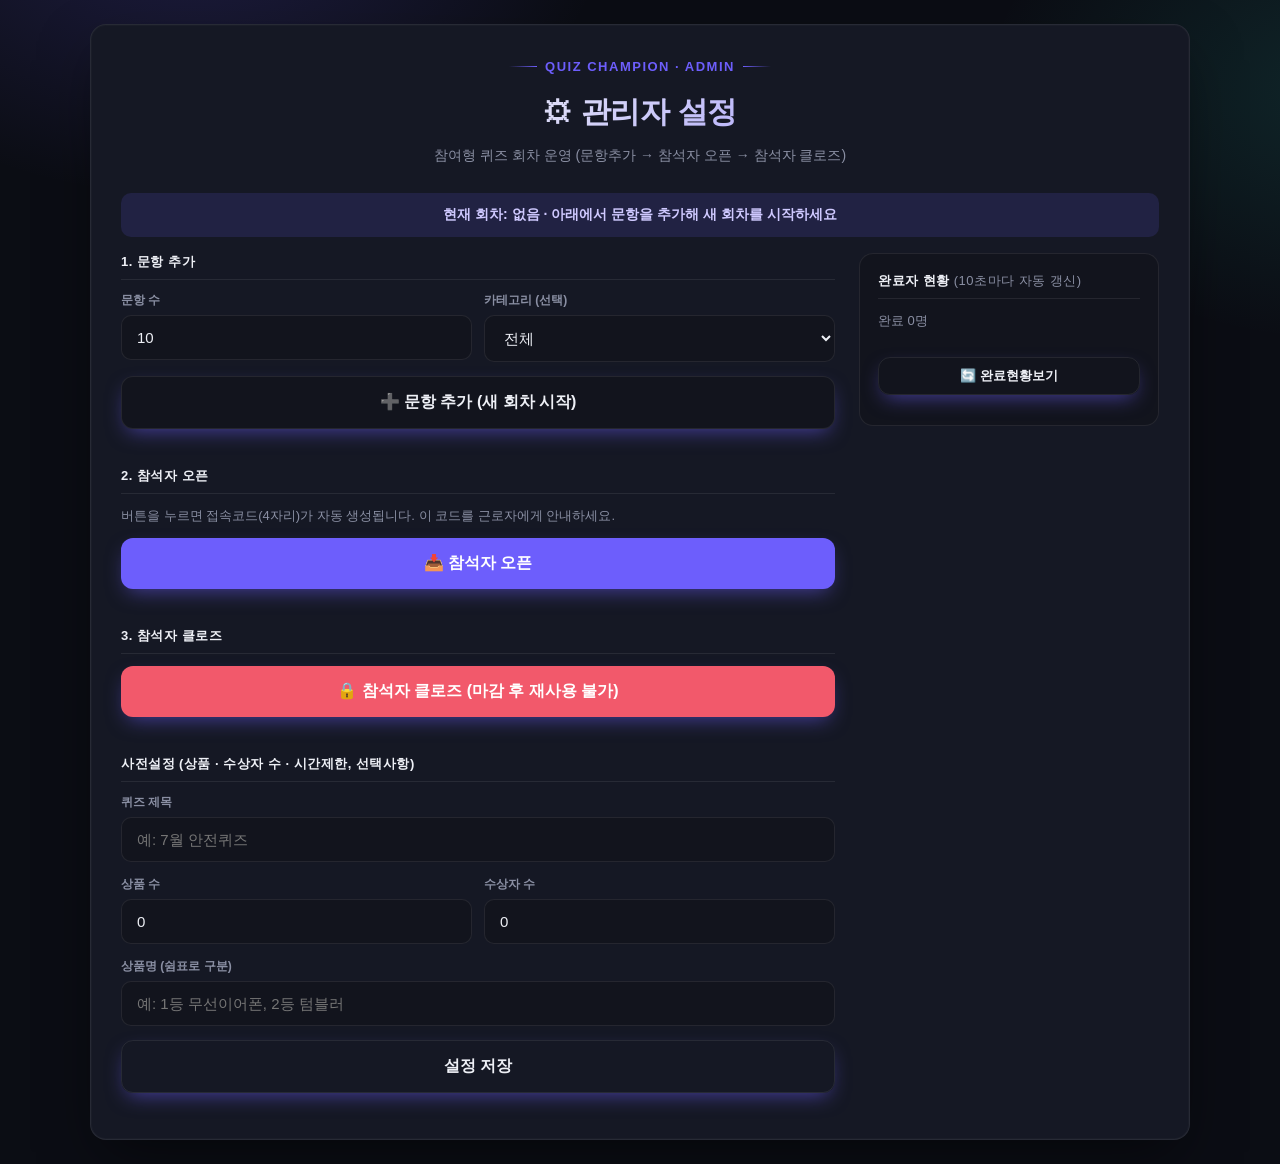
==== admin.html @ 054ca65b "전체 화면 비주얼/모션 리모델링 - 은은한 스테이지 조명풍 배경 그라데이션, 그라데이션 타이틀 텍스트 - 모든 진입 화면에 QUIZ CHAMPION 브랜드마크 추가로 첫인상 통일 " ====
<!DOCTYPE html>
<html lang="ko">
<head>
<meta charset="UTF-8" />
<meta name="viewport" content="width=device-width, initial-scale=1.0, maximum-scale=1" />
<title>관리자 설정 - 현장 퀴즈 챔피언</title>
<link rel="stylesheet" href="css/style.css?v=9" />
</head>
<body>
<div class="wrap">
  <div class="card" style="max-width:1100px;">
    <div class="brandmark">QUIZ CHAMPION · ADMIN</div>
    <h1 class="title" style="font-size:30px;">⚙ 관리자 설정</h1>
    <p class="subtitle">참여형 퀴즈 회차 운영 (문항추가 → 참석자 오픈 → 참석자 클로즈)</p>

    <div class="alert info" id="roundBadge">현재 회차: 없음 · 아래에서 문항을 추가해 새 회차를 시작하세요</div>

    <div class="host-layout">
    <div class="host-main">

    <div class="section-title" style="margin-top:0;">1. 문항 추가</div>
    <div id="genAlert" class="alert hidden"></div>
    <div class="grid2">
      <div>
        <label class="field-label">문항 수</label>
        <input type="text" id="genCount" placeholder="예: 10" value="10" />
      </div>
      <div>
        <label class="field-label">카테고리 (선택)</label>
        <select id="genCategory"><option value="">전체</option></select>
      </div>
    </div>
    <button class="btn secondary" id="genBtn">➕ 문항 추가 (새 회차 시작)</button>

    <div class="section-title">2. 참석자 오픈</div>
    <div id="codeAlert" class="alert hidden"></div>
    <p class="muted">버튼을 누르면 접속코드(4자리)가 자동 생성됩니다. 이 코드를 근로자에게 안내하세요.</p>
    <button class="btn" id="openBtn">📥 참석자 오픈</button>
    <div class="alert success hidden" id="accessCodeBox" style="font-size:28px; font-weight:900; letter-spacing:4px;"></div>
    <div class="qr-box hidden" id="qrBox">
      <img id="qrImg" alt="QR" />
      <a class="link" id="qrLink" target="_blank"></a>
    </div>

    <div class="section-title">3. 참석자 클로즈</div>
    <div id="closeAlert" class="alert hidden"></div>
    <button class="btn danger" id="closeBtn">🔒 참석자 클로즈 (마감 후 재사용 불가)</button>
    <p class="muted" id="sessionStatus" style="text-align:center; margin-top:10px;"></p>

    <div class="section-title">사전설정 (상품 · 수상자 수 · 시간제한, 선택사항)</div>
    <div id="settingsAlert" class="alert hidden"></div>
    <label class="field-label">퀴즈 제목</label>
    <input type="text" id="setTitle" placeholder="예: 7월 안전퀴즈" />
    <div class="grid2">
      <div>
        <label class="field-label">상품 수</label>
        <input type="text" id="setPrizeCount" value="0" />
      </div>
      <div>
        <label class="field-label">수상자 수</label>
        <input type="text" id="setWinnerCount" value="0" />
      </div>
    </div>
    <label class="field-label">상품명 (쉼표로 구분)</label>
    <input type="text" id="setPrizeNames" placeholder="예: 1등 무선이어폰, 2등 텀블러" />
    <button class="btn ghost" id="saveSettingsBtn">설정 저장</button>

    </div>

    <div class="host-side">
      <div class="section-title" style="margin-top:0;">완료자 현황 <span class="muted" style="font-weight:400;">(10초마다 자동 갱신)</span></div>
      <p class="muted" id="finishedCount">완료 0명</p>
      <table class="leaderboard" id="finishedTable"></table>
      <button class="btn ghost small" id="refreshFinishedBtn" style="width:100%; margin-top:14px;">🔄 완료현황보기</button>
    </div>

    </div>
  </div>
</div>

<script src="js/config.js?v=9"></script>
<script src="js/api.js?v=9"></script>
<script src="js/auth.js?v=9"></script>
<script src="js/admin.js?v=9"></script>
</body>
</html>
---- css/style.css ----
/* ===== quiz2026 공통 스타일 : 차분한 다크 테마 + 포인트 컬러 하나 ===== */
:root {
  --bg: #0b0d14;
  --bg-elevated: #12141d;
  --card: #151824;
  --border: rgba(255, 255, 255, 0.08);
  --accent: #6d5efc;
  --accent-hover: #7d6fff;
  --accent-soft: rgba(109, 94, 252, 0.14);
  --success: #2dd4bf;
  --success-soft: rgba(45, 212, 191, 0.14);
  --danger: #f2596b;
  --danger-soft: rgba(242, 89, 107, 0.14);
  --text: #eef0f6;
  --muted: #8a8fa3;
  --radius: 16px;
  font-size: 16px;
}

* { box-sizing: border-box; }

html, body {
  margin: 0;
  padding: 0;
  min-height: 100%;
  font-family: "Pretendard", "Apple SD Gothic Neo", "Malgun Gothic", sans-serif;
  color: var(--text);
  background: var(--bg);
  overflow-x: hidden;
}

/* 은은한 스테이지 조명 느낌의 배경 (성능 부담 없는 CSS 그라데이션) */
body {
  background:
    radial-gradient(700px 480px at 15% -10%, rgba(109, 94, 252, 0.20), transparent 60%),
    radial-gradient(600px 420px at 105% 10%, rgba(45, 212, 191, 0.12), transparent 60%),
    radial-gradient(900px 700px at 50% 120%, rgba(109, 94, 252, 0.10), transparent 60%),
    var(--bg);
  background-attachment: fixed;
}

.wrap {
  min-height: 100vh;
  display: flex;
  flex-direction: column;
  align-items: center;
  justify-content: center;
  padding: 24px;
  position: relative;
  z-index: 1;
}

.brandmark {
  display: flex;
  align-items: center;
  justify-content: center;
  gap: 8px;
  margin-bottom: 18px;
  font-size: 13px;
  font-weight: 700;
  letter-spacing: 1.5px;
  text-transform: uppercase;
  color: var(--accent);
}
.brandmark::before, .brandmark::after {
  content: "";
  height: 1px;
  width: 28px;
  background: linear-gradient(90deg, transparent, var(--accent));
}
.brandmark::after { background: linear-gradient(90deg, var(--accent), transparent); }

.card {
  width: 100%;
  max-width: 520px;
  background: var(--card);
  border: 1px solid var(--border);
  border-radius: var(--radius);
  padding: 34px 30px;
  box-shadow: 0 24px 60px -12px rgba(0, 0, 0, 0.5), 0 0 0 1px rgba(255,255,255,0.02) inset;
  animation: cardIn .5s cubic-bezier(.16,1,.3,1);
}

.card.wide { max-width: 820px; }

@keyframes cardIn {
  from { opacity: 0; transform: translateY(18px) scale(.98); }
  to { opacity: 1; transform: none; }
}

.screen-anim { animation: cardIn .45s cubic-bezier(.16,1,.3,1); }

h1.title {
  font-size: clamp(26px, 5vw, 36px);
  font-weight: 800;
  text-align: center;
  margin: 0 0 6px;
  letter-spacing: -0.4px;
  background: linear-gradient(135deg, var(--text) 30%, var(--accent-hover));
  -webkit-background-clip: text;
  background-clip: text;
  color: transparent;
}

.subtitle {
  text-align: center;
  color: var(--muted);
  margin-bottom: 28px;
  font-size: 14px;
}

.btn {
  display: inline-flex;
  align-items: center;
  justify-content: center;
  gap: 8px;
  width: 100%;
  padding: 15px 22px;
  font-size: 16px;
  font-weight: 700;
  border-radius: 12px;
  border: none;
  cursor: pointer;
  color: #ffffff;
  background: var(--accent);
  box-shadow: 0 8px 20px -6px rgba(109, 94, 252, 0.55);
  transition: background .18s ease, transform .15s cubic-bezier(.16,1,.3,1), box-shadow .18s ease;
  margin-bottom: 12px;
}
.btn:hover { background: var(--accent-hover); transform: translateY(-2px); box-shadow: 0 12px 26px -6px rgba(109, 94, 252, 0.65); }
.btn:active { transform: translateY(0) scale(0.98); }
.btn:disabled { opacity: .4; cursor: not-allowed; transform: none; box-shadow: none; }

.btn.secondary {
  color: var(--text);
  background: var(--bg-elevated);
  border: 1px solid var(--border);
}
.btn.secondary:hover { background: #1a1d2a; }

.btn.danger {
  color: #fff;
  background: var(--danger);
}
.btn.danger:hover { filter: brightness(1.08); }

.btn.ghost {
  background: transparent;
  color: var(--text);
  border: 1px solid var(--border);
}
.btn.ghost:hover { background: rgba(255,255,255,0.04); }

.btn.small { padding: 9px 16px; font-size: 13px; width: auto; }

.mode-grid {
  display: grid;
  grid-template-columns: 1fr;
  gap: 14px;
  width: 100%;
}
@media (min-width: 520px) {
  .mode-grid { grid-template-columns: 1fr 1fr; }
}
.mode-card {
  cursor: pointer;
  border-radius: 14px;
  padding: 28px 18px;
  text-align: center;
  border: 1px solid var(--border);
  background: var(--bg-elevated);
  transition: transform .2s cubic-bezier(.16,1,.3,1), border-color .2s ease, box-shadow .2s ease;
}
.mode-card:hover {
  transform: translateY(-5px);
  border-color: var(--accent);
  box-shadow: 0 16px 32px -12px rgba(109, 94, 252, 0.45);
}
.mode-card .emoji {
  font-size: 38px; display:block; margin-bottom: 12px;
  transition: transform .2s cubic-bezier(.16,1,.3,1);
}
.mode-card:hover .emoji { transform: scale(1.12) rotate(-4deg); }
.mode-card h3 { margin: 0 0 6px; font-size: 18px; font-weight: 700; }
.mode-card p { color: var(--muted); font-size: 13px; margin: 0; line-height: 1.5; }

input[type=text], input[type=number], input[type=password], select, textarea {
  width: 100%;
  padding: 13px 15px;
  border-radius: 10px;
  border: 1px solid var(--border);
  background: var(--bg-elevated);
  color: var(--text);
  font-size: 15px;
  margin-bottom: 14px;
  outline: none;
  transition: border-color .15s ease;
}
input:focus, select:focus, textarea:focus { border-color: var(--accent); }

label.field-label {
  display: block;
  font-size: 12px;
  color: var(--muted);
  margin-bottom: 6px;
  font-weight: 600;
}

.alert {
  padding: 13px 16px;
  border-radius: 10px;
  margin-bottom: 16px;
  font-weight: 600;
  font-size: 14px;
  text-align: center;
}
.alert.error { background: var(--danger-soft); color: #ffb3bd; }
.alert.success { background: var(--success-soft); color: #a6f5ec; }
.alert.info { background: var(--accent-soft); color: #cfc9ff; }

.progress-outer {
  width: 100%;
  height: 8px;
  background: var(--bg-elevated);
  border-radius: 999px;
  overflow: hidden;
  margin-bottom: 20px;
}
.progress-inner {
  height: 100%;
  background: linear-gradient(90deg, var(--accent), var(--success));
  transition: width .4s cubic-bezier(.16,1,.3,1);
  position: relative;
  overflow: hidden;
}
.progress-inner::after {
  content: "";
  position: absolute; inset: 0;
  background: linear-gradient(90deg, transparent, rgba(255,255,255,0.35), transparent);
  animation: shimmer 1.8s ease-in-out infinite;
}
@keyframes shimmer {
  0% { transform: translateX(-100%); }
  100% { transform: translateX(100%); }
}

.qorder {
  text-align: center;
  font-weight: 700;
  letter-spacing: 1px;
  color: var(--accent);
  font-size: 13px;
  margin-bottom: 8px;
  text-transform: uppercase;
}

.question-text {
  font-size: clamp(19px, 4vw, 27px);
  font-weight: 700;
  text-align: center;
  margin: 10px 0 26px;
  line-height: 1.4;
}

.choices {
  display: grid;
  grid-template-columns: 1fr;
  gap: 12px;
}
@media (min-width: 480px) {
  .choices { grid-template-columns: 1fr 1fr; }
}
.choice-btn {
  padding: 18px 16px;
  border-radius: 12px;
  border: 1px solid var(--border);
  background: var(--bg-elevated);
  color: var(--text);
  font-size: 16px;
  font-weight: 600;
  cursor: pointer;
  text-align: left;
  display: flex;
  align-items: center;
  gap: 12px;
  transition: background .15s ease, border-color .15s ease, transform .15s cubic-bezier(.16,1,.3,1);
}
.choice-btn .num {
  width: 26px; height: 26px;
  border-radius: 50%;
  background: rgba(255,255,255,0.08);
  display: flex; align-items: center; justify-content: center;
  font-size: 13px; flex-shrink: 0;
  color: var(--muted);
  transition: background .15s ease, color .15s ease;
}
.choice-btn:hover:not(:disabled) { background: #1a1d2a; border-color: rgba(255,255,255,0.16); transform: translateY(-2px); }
.choice-btn.selected { border-color: var(--accent); background: var(--accent-soft); transform: scale(0.99); }
.choice-btn.selected .num { background: var(--accent); color: #fff; }
.choice-btn.correct { border-color: var(--success); background: var(--success-soft); animation: correctPop .4s cubic-bezier(.34,1.56,.64,1); }
.choice-btn.correct .num { background: var(--success); color: #06231f; }
.choice-btn.wrong { border-color: var(--danger); background: var(--danger-soft); animation: wrongShake .35s ease; }
.choice-btn.wrong .num { background: var(--danger); color: #2a0a0e; }
.choice-btn:disabled { cursor: default; }

@keyframes correctPop {
  0% { transform: scale(1); }
  50% { transform: scale(1.04); }
  100% { transform: scale(1); }
}
@keyframes wrongShake {
  0%, 100% { transform: translateX(0); }
  25% { transform: translateX(-4px); }
  75% { transform: translateX(4px); }
}

.timer {
  font-variant-numeric: tabular-nums;
  font-weight: 700;
  font-size: 18px;
  text-align: center;
  padding: 6px 16px;
  border-radius: 999px;
  background: var(--bg-elevated);
  display: inline-block;
  margin: 0 auto 16px;
  border: 1px solid var(--border);
  color: var(--text);
  transition: color .3s ease, border-color .3s ease, background .3s ease;
}
.timer.urgent {
  color: #fff;
  border-color: var(--danger);
  background: var(--danger-soft);
  animation: pulse 0.9s ease-in-out infinite;
}
@keyframes pulse {
  0%, 100% { transform: scale(1); }
  50% { transform: scale(1.05); }
}

.center-row { display: flex; justify-content: center; margin-bottom: 18px; }

.winners-list {
  display: flex;
  flex-wrap: wrap;
  gap: 8px;
  justify-content: center;
  margin: 14px 0;
}
.winner-chip {
  padding: 7px 13px;
  border-radius: 999px;
  background: var(--accent-soft);
  border: 1px solid rgba(109, 94, 252, 0.3);
  font-weight: 600;
  font-size: 13px;
}

.leaderboard { width: 100%; border-collapse: collapse; margin-top: 10px; }
.leaderboard th, .leaderboard td {
  padding: 11px 10px;
  text-align: left;
  border-bottom: 1px solid var(--border);
}
.leaderboard th { color: var(--muted); font-size: 11px; text-transform: uppercase; font-weight: 600; }
.leaderboard tr:first-child td { font-size: 17px; font-weight: 700; color: var(--accent); }
.rank-badge { font-size: 18px; }

.celebrate {
  text-align: center;
  padding: 16px 0;
}
.celebrate .big-emoji {
  font-size: 64px;
  animation: bounce 1.6s ease-in-out infinite;
}
@keyframes bounce {
  0%, 100% { transform: translateY(0); }
  50% { transform: translateY(-14px); }
}

canvas#confetti-canvas {
  position: fixed;
  top: 0; left: 0;
  width: 100vw; height: 100vh;
  pointer-events: none;
  z-index: 999;
}

.top-bar {
  display: flex;
  justify-content: space-between;
  align-items: center;
  width: 100%;
  margin-bottom: 18px;
}
.badge {
  padding: 5px 13px;
  border-radius: 999px;
  background: var(--bg-elevated);
  border: 1px solid var(--border);
  font-size: 12px;
  font-weight: 600;
  color: var(--muted);
}

.grid2 { display: grid; grid-template-columns: 1fr 1fr; gap: 12px; }

.host-layout {
  display: grid;
  grid-template-columns: 1fr;
  gap: 24px;
}
@media (min-width: 760px) {
  .host-layout { grid-template-columns: 1fr 300px; }
}
.host-side {
  background: var(--bg-elevated);
  border: 1px solid var(--border);
  border-radius: 14px;
  padding: 18px;
  align-self: start;
}
.host-side .winners-list { justify-content: flex-start; }
.section-title {
  font-size: 13px;
  font-weight: 700;
  color: var(--text);
  margin: 26px 0 12px;
  text-transform: uppercase;
  letter-spacing: 0.5px;
  border-bottom: 1px solid var(--border);
  padding-bottom: 8px;
}
.muted { color: var(--muted); font-size: 13px; }
.hidden { display: none !important; }
a.link { color: var(--accent); }
.qr-box { display:flex; flex-direction:column; align-items:center; gap:10px; margin-top:10px; }
.qr-box canvas, .qr-box img { background:#fff; padding:10px; border-radius:12px; }
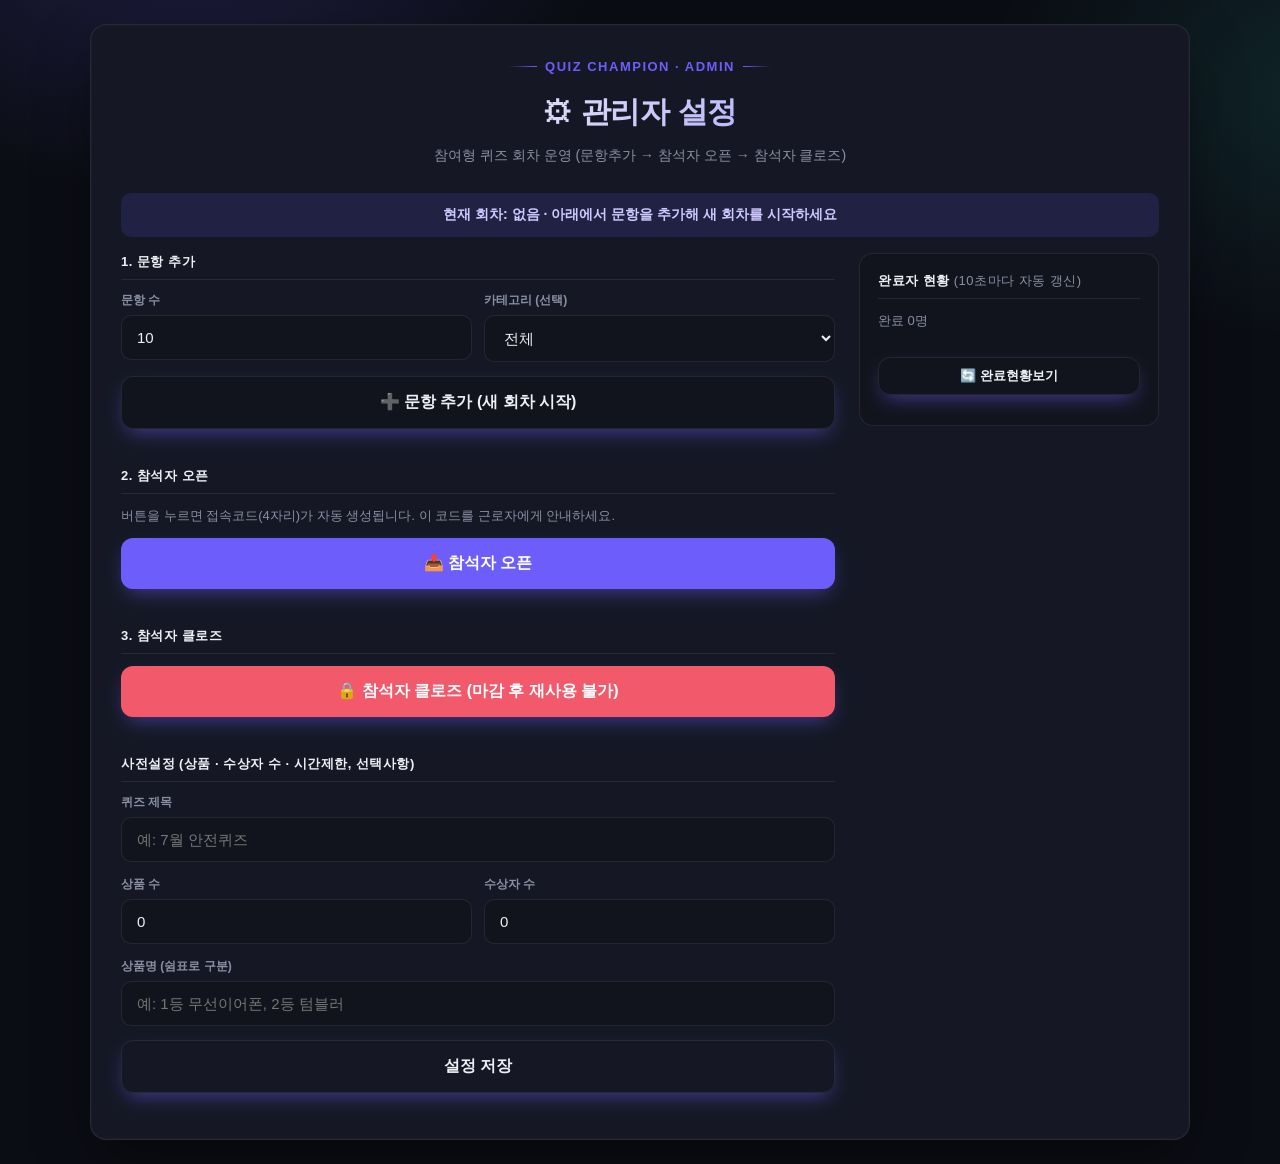
==== commit 46de8a70: "문제은행 페이지, 매트릭스 레인 배경, 오답률 색상 연동 추가 - bank.html: 문제/문항4개/정답을 폼으로 계속 추가하고 한 번에 배치 저장 - index.html에 문제은" ====
--- a/admin.html
+++ b/admin.html
@@ -4,7 +4,7 @@
 <meta charset="UTF-8" />
 <meta name="viewport" content="width=device-width, initial-scale=1.0, maximum-scale=1" />
 <title>관리자 설정 - 현장 퀴즈 챔피언</title>
-<link rel="stylesheet" href="css/style.css?v=9" />
+<link rel="stylesheet" href="css/style.css?v=10" />
 </head>
 <body>
 <div class="wrap">
@@ -78,9 +78,10 @@
   </div>
 </div>
 
-<script src="js/config.js?v=9"></script>
-<script src="js/api.js?v=9"></script>
-<script src="js/auth.js?v=9"></script>
-<script src="js/admin.js?v=9"></script>
+<script src="js/config.js?v=10"></script>
+<script src="js/api.js?v=10"></script>
+<script src="js/matrixRain.js?v=10"></script>
+<script src="js/auth.js?v=10"></script>
+<script src="js/admin.js?v=10"></script>
 </body>
 </html>
--- a/css/style.css
+++ b/css/style.css
@@ -260,7 +260,10 @@
   text-align: center;
   margin: 10px 0 26px;
   line-height: 1.4;
-}
+  transition: color .2s ease;
+}
+.question-text.is-wrong { color: var(--danger); }
+.question-text.is-correct { color: var(--success); }
 
 .choices {
   display: grid;
@@ -438,3 +441,28 @@
 a.link { color: var(--accent); }
 .qr-box { display:flex; flex-direction:column; align-items:center; gap:10px; margin-top:10px; }
 .qr-box canvas, .qr-box img { background:#fff; padding:10px; border-radius:12px; }
+
+.qbank-entry {
+  position: relative;
+  background: var(--bg-elevated);
+  border: 1px solid var(--border);
+  border-radius: 14px;
+  padding: 20px 20px 6px;
+  margin-bottom: 18px;
+  animation: cardIn .35s cubic-bezier(.16,1,.3,1);
+}
+.qbank-entry label.field-label input[type=radio] { margin-right: 4px; vertical-align: middle; }
+.qbank-remove {
+  position: absolute;
+  top: 12px; right: 12px;
+  width: 28px; height: 28px;
+  border-radius: 50%;
+  border: 1px solid var(--border);
+  background: transparent;
+  color: var(--muted);
+  cursor: pointer;
+  font-size: 14px;
+  line-height: 1;
+  transition: background .15s ease, color .15s ease;
+}
+.qbank-remove:hover { background: var(--danger-soft); color: var(--danger); }
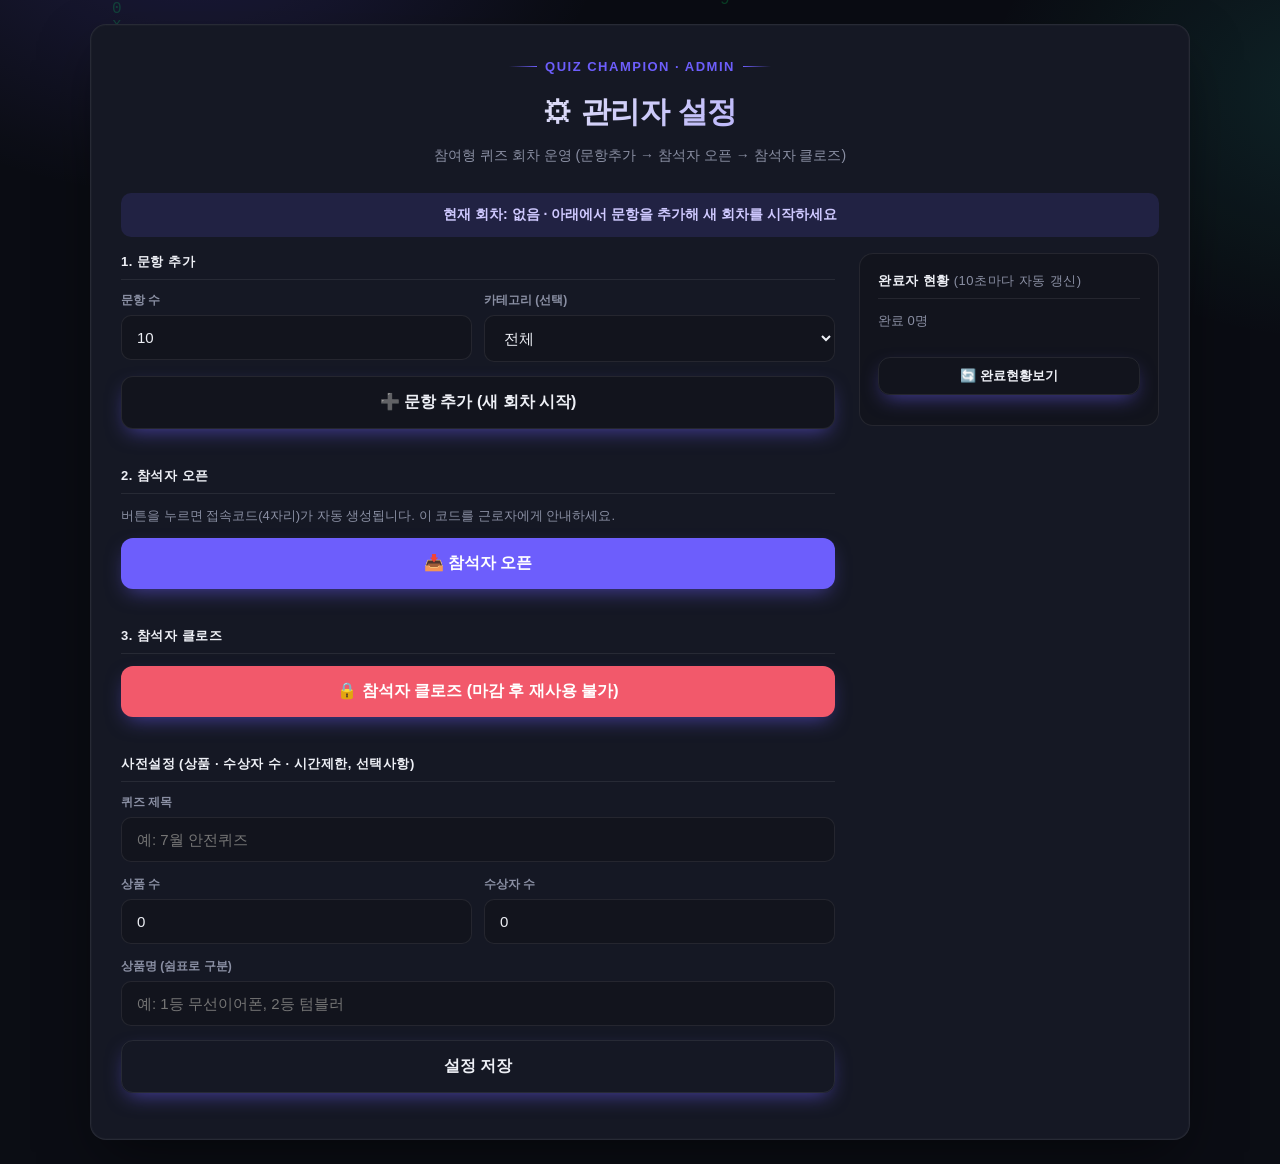
==== commit b61b4ee9: "매트릭스 배경의 0x____ 토큰을 가로가 아닌 세로로 표시 fillText로 문자열 전체를 한 번에 찍으면 가로로 나열되던 문제를 고쳐 한 글자씩 y좌표를 증가시키며 그려 다른 " ====
--- a/admin.html
+++ b/admin.html
@@ -4,7 +4,7 @@
 <meta charset="UTF-8" />
 <meta name="viewport" content="width=device-width, initial-scale=1.0, maximum-scale=1" />
 <title>관리자 설정 - 현장 퀴즈 챔피언</title>
-<link rel="stylesheet" href="css/style.css?v=10" />
+<link rel="stylesheet" href="css/style.css?v=11" />
 </head>
 <body>
 <div class="wrap">
@@ -78,10 +78,10 @@
   </div>
 </div>
 
-<script src="js/config.js?v=10"></script>
-<script src="js/api.js?v=10"></script>
-<script src="js/matrixRain.js?v=10"></script>
-<script src="js/auth.js?v=10"></script>
-<script src="js/admin.js?v=10"></script>
+<script src="js/config.js?v=11"></script>
+<script src="js/api.js?v=11"></script>
+<script src="js/matrixRain.js?v=11"></script>
+<script src="js/auth.js?v=11"></script>
+<script src="js/admin.js?v=11"></script>
 </body>
 </html>
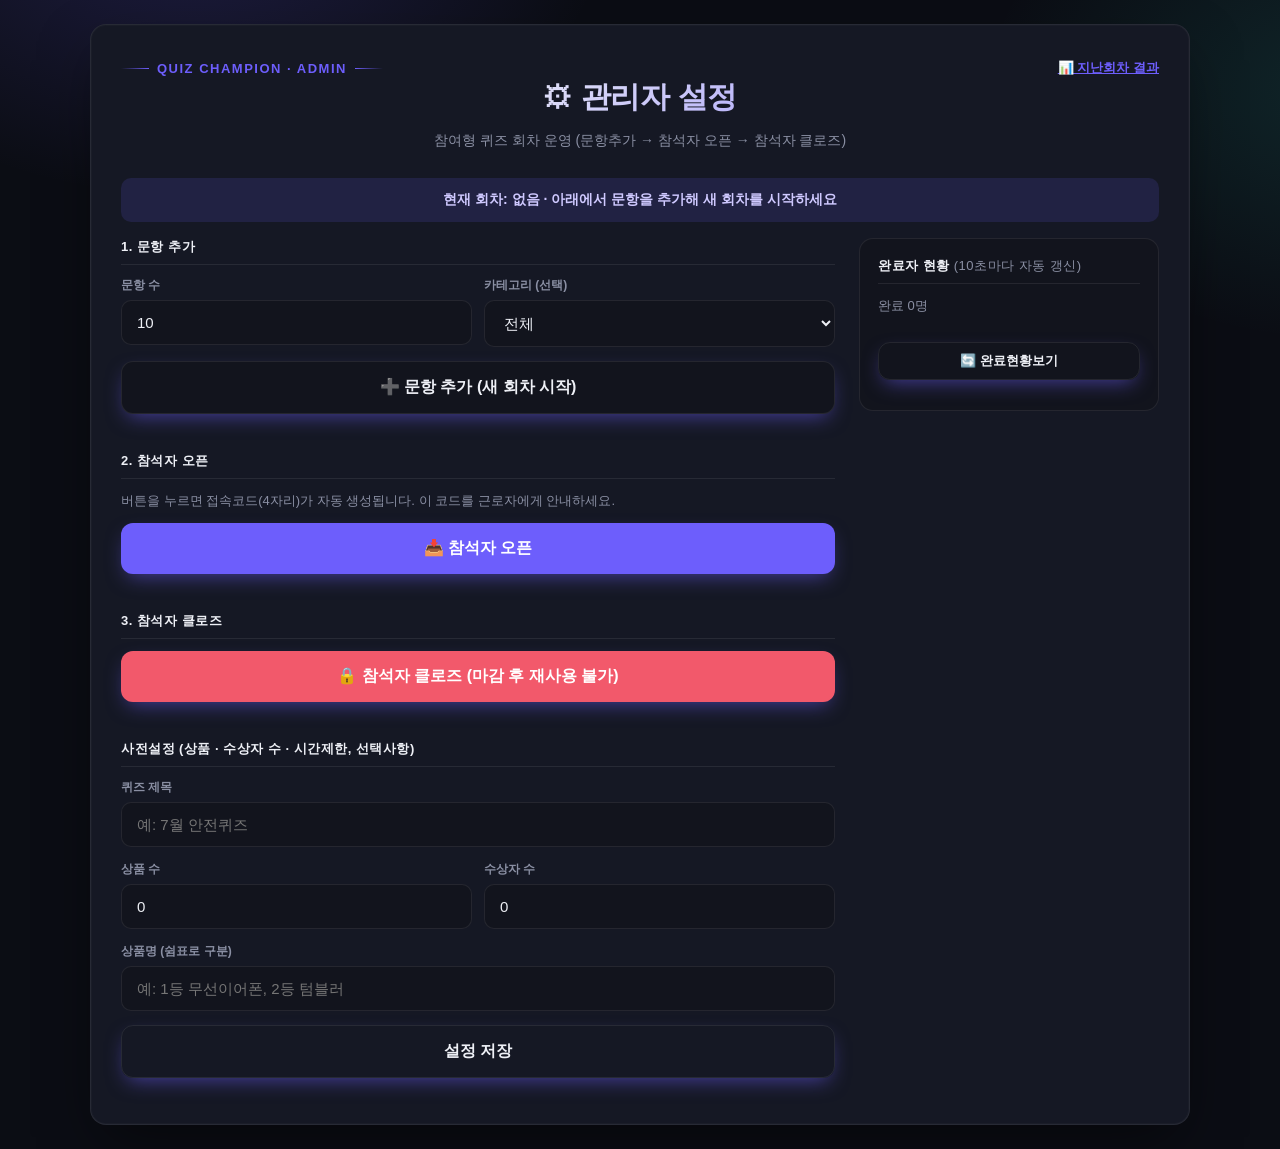
==== commit bd67b4d7: "참여형 결과화면에 상품 표시 + 관리자 지난회차 결과 조회 추가 - play.js: 순위가 winnerCount 이내면 prizeNames를 순서대로 매칭해   리더보드에 상품 컬" ====
--- a/admin.html
+++ b/admin.html
@@ -4,16 +4,28 @@
 <meta charset="UTF-8" />
 <meta name="viewport" content="width=device-width, initial-scale=1.0, maximum-scale=1" />
 <title>관리자 설정 - 현장 퀴즈 챔피언</title>
-<link rel="stylesheet" href="css/style.css?v=11" />
+<link rel="stylesheet" href="css/style.css?v=12" />
 </head>
 <body>
 <div class="wrap">
   <div class="card" style="max-width:1100px;">
-    <div class="brandmark">QUIZ CHAMPION · ADMIN</div>
+    <div class="top-bar" style="margin-bottom:0;">
+      <div class="brandmark" style="margin-bottom:0;">QUIZ CHAMPION · ADMIN</div>
+      <a href="#" class="link" id="pastResultsLink" style="font-size:13px; font-weight:700;">📊 지난회차 결과</a>
+    </div>
     <h1 class="title" style="font-size:30px;">⚙ 관리자 설정</h1>
     <p class="subtitle">참여형 퀴즈 회차 운영 (문항추가 → 참석자 오픈 → 참석자 클로즈)</p>
 
     <div class="alert info" id="roundBadge">현재 회차: 없음 · 아래에서 문항을 추가해 새 회차를 시작하세요</div>
+
+    <div class="host-side hidden" id="pastResultsPanel" style="margin-bottom:20px;">
+      <div class="section-title" style="margin-top:0;">지난회차 결과</div>
+      <div class="grid2">
+        <select id="pastRoundsSelect"></select>
+        <button class="btn secondary small" id="loadPastResultBtn" style="width:100%;">결과 보기</button>
+      </div>
+      <table class="leaderboard hidden" id="pastResultsTable"></table>
+    </div>
 
     <div class="host-layout">
     <div class="host-main">
@@ -78,10 +90,10 @@
   </div>
 </div>
 
-<script src="js/config.js?v=11"></script>
-<script src="js/api.js?v=11"></script>
-<script src="js/matrixRain.js?v=11"></script>
-<script src="js/auth.js?v=11"></script>
-<script src="js/admin.js?v=11"></script>
+<script src="js/config.js?v=12"></script>
+<script src="js/api.js?v=12"></script>
+<script src="js/matrixRain.js?v=12"></script>
+<script src="js/auth.js?v=12"></script>
+<script src="js/admin.js?v=12"></script>
 </body>
 </html>
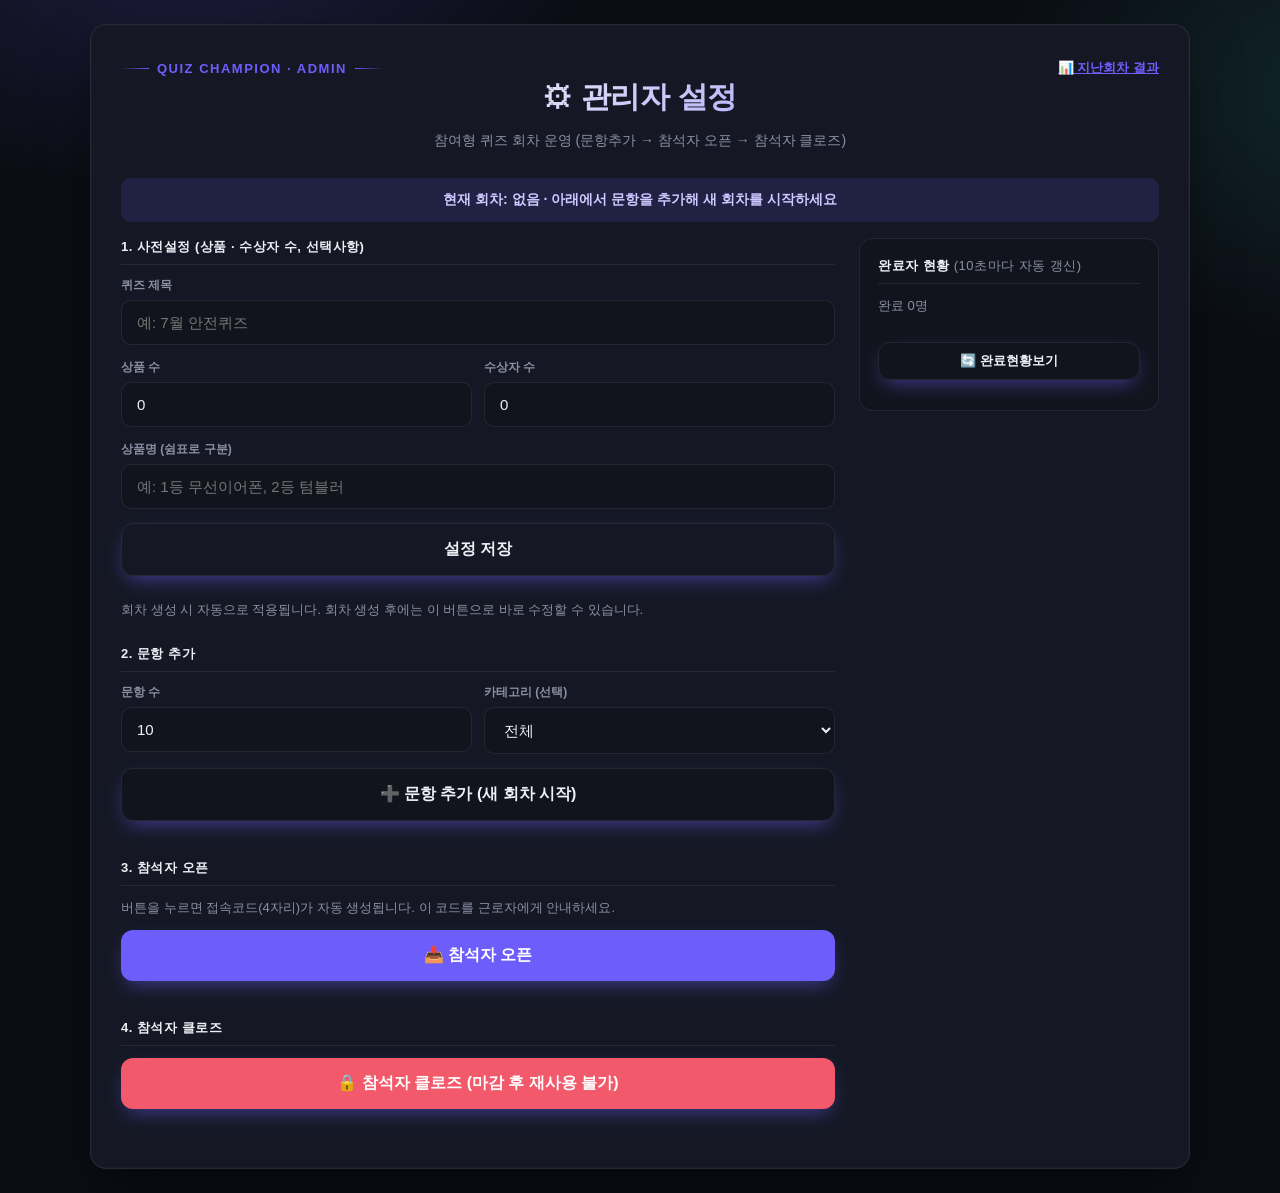
==== commit 880d6dbb: "사전설정을 1번 순서로 이동, 회차 생성 시 자동 적용 상품/수상자 정보를 회차 생성 전에 먼저 입력해두면 '문항 추가' 클릭 시 새로 생성된 회차에 자동으로 저장되도록 변경. 회" ====
--- a/admin.html
+++ b/admin.html
@@ -4,7 +4,7 @@
 <meta charset="UTF-8" />
 <meta name="viewport" content="width=device-width, initial-scale=1.0, maximum-scale=1" />
 <title>관리자 설정 - 현장 퀴즈 챔피언</title>
-<link rel="stylesheet" href="css/style.css?v=12" />
+<link rel="stylesheet" href="css/style.css?v=13" />
 </head>
 <body>
 <div class="wrap">
@@ -30,36 +30,7 @@
     <div class="host-layout">
     <div class="host-main">
 
-    <div class="section-title" style="margin-top:0;">1. 문항 추가</div>
-    <div id="genAlert" class="alert hidden"></div>
-    <div class="grid2">
-      <div>
-        <label class="field-label">문항 수</label>
-        <input type="text" id="genCount" placeholder="예: 10" value="10" />
-      </div>
-      <div>
-        <label class="field-label">카테고리 (선택)</label>
-        <select id="genCategory"><option value="">전체</option></select>
-      </div>
-    </div>
-    <button class="btn secondary" id="genBtn">➕ 문항 추가 (새 회차 시작)</button>
-
-    <div class="section-title">2. 참석자 오픈</div>
-    <div id="codeAlert" class="alert hidden"></div>
-    <p class="muted">버튼을 누르면 접속코드(4자리)가 자동 생성됩니다. 이 코드를 근로자에게 안내하세요.</p>
-    <button class="btn" id="openBtn">📥 참석자 오픈</button>
-    <div class="alert success hidden" id="accessCodeBox" style="font-size:28px; font-weight:900; letter-spacing:4px;"></div>
-    <div class="qr-box hidden" id="qrBox">
-      <img id="qrImg" alt="QR" />
-      <a class="link" id="qrLink" target="_blank"></a>
-    </div>
-
-    <div class="section-title">3. 참석자 클로즈</div>
-    <div id="closeAlert" class="alert hidden"></div>
-    <button class="btn danger" id="closeBtn">🔒 참석자 클로즈 (마감 후 재사용 불가)</button>
-    <p class="muted" id="sessionStatus" style="text-align:center; margin-top:10px;"></p>
-
-    <div class="section-title">사전설정 (상품 · 수상자 수 · 시간제한, 선택사항)</div>
+    <div class="section-title" style="margin-top:0;">1. 사전설정 (상품 · 수상자 수, 선택사항)</div>
     <div id="settingsAlert" class="alert hidden"></div>
     <label class="field-label">퀴즈 제목</label>
     <input type="text" id="setTitle" placeholder="예: 7월 안전퀴즈" />
@@ -76,6 +47,36 @@
     <label class="field-label">상품명 (쉼표로 구분)</label>
     <input type="text" id="setPrizeNames" placeholder="예: 1등 무선이어폰, 2등 텀블러" />
     <button class="btn ghost" id="saveSettingsBtn">설정 저장</button>
+    <p class="muted" id="settingsHint">회차 생성 시 자동으로 적용됩니다. 회차 생성 후에는 이 버튼으로 바로 수정할 수 있습니다.</p>
+
+    <div class="section-title">2. 문항 추가</div>
+    <div id="genAlert" class="alert hidden"></div>
+    <div class="grid2">
+      <div>
+        <label class="field-label">문항 수</label>
+        <input type="text" id="genCount" placeholder="예: 10" value="10" />
+      </div>
+      <div>
+        <label class="field-label">카테고리 (선택)</label>
+        <select id="genCategory"><option value="">전체</option></select>
+      </div>
+    </div>
+    <button class="btn secondary" id="genBtn">➕ 문항 추가 (새 회차 시작)</button>
+
+    <div class="section-title">3. 참석자 오픈</div>
+    <div id="codeAlert" class="alert hidden"></div>
+    <p class="muted">버튼을 누르면 접속코드(4자리)가 자동 생성됩니다. 이 코드를 근로자에게 안내하세요.</p>
+    <button class="btn" id="openBtn">📥 참석자 오픈</button>
+    <div class="alert success hidden" id="accessCodeBox" style="font-size:28px; font-weight:900; letter-spacing:4px;"></div>
+    <div class="qr-box hidden" id="qrBox">
+      <img id="qrImg" alt="QR" />
+      <a class="link" id="qrLink" target="_blank"></a>
+    </div>
+
+    <div class="section-title">4. 참석자 클로즈</div>
+    <div id="closeAlert" class="alert hidden"></div>
+    <button class="btn danger" id="closeBtn">🔒 참석자 클로즈 (마감 후 재사용 불가)</button>
+    <p class="muted" id="sessionStatus" style="text-align:center; margin-top:10px;"></p>
 
     </div>
 
@@ -90,10 +91,10 @@
   </div>
 </div>
 
-<script src="js/config.js?v=12"></script>
-<script src="js/api.js?v=12"></script>
-<script src="js/matrixRain.js?v=12"></script>
-<script src="js/auth.js?v=12"></script>
-<script src="js/admin.js?v=12"></script>
+<script src="js/config.js?v=13"></script>
+<script src="js/api.js?v=13"></script>
+<script src="js/matrixRain.js?v=13"></script>
+<script src="js/auth.js?v=13"></script>
+<script src="js/admin.js?v=13"></script>
 </body>
 </html>
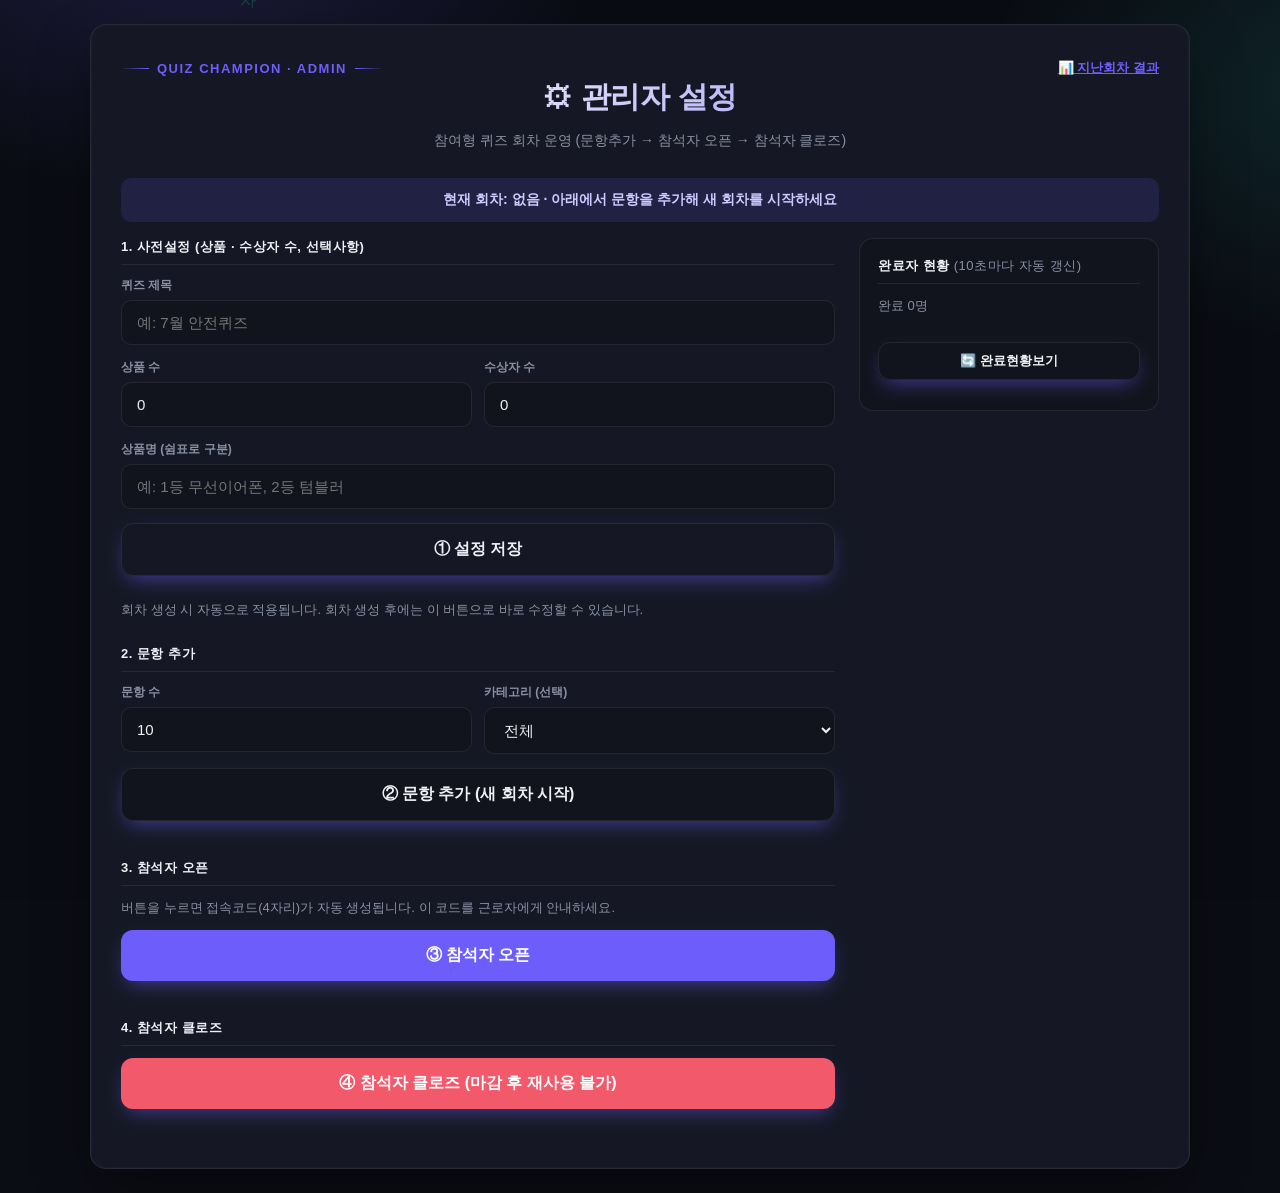
==== commit 35aa322b: "관리자 버튼에 순서 표기 원숫자(①②③④) 추가 Co-Authored-By: Claude Sonnet 5 <noreply@anthropic.com>" ====
--- a/admin.html
+++ b/admin.html
@@ -4,7 +4,7 @@
 <meta charset="UTF-8" />
 <meta name="viewport" content="width=device-width, initial-scale=1.0, maximum-scale=1" />
 <title>관리자 설정 - 현장 퀴즈 챔피언</title>
-<link rel="stylesheet" href="css/style.css?v=13" />
+<link rel="stylesheet" href="css/style.css?v=14" />
 </head>
 <body>
 <div class="wrap">
@@ -46,7 +46,7 @@
     </div>
     <label class="field-label">상품명 (쉼표로 구분)</label>
     <input type="text" id="setPrizeNames" placeholder="예: 1등 무선이어폰, 2등 텀블러" />
-    <button class="btn ghost" id="saveSettingsBtn">설정 저장</button>
+    <button class="btn ghost" id="saveSettingsBtn">① 설정 저장</button>
     <p class="muted" id="settingsHint">회차 생성 시 자동으로 적용됩니다. 회차 생성 후에는 이 버튼으로 바로 수정할 수 있습니다.</p>
 
     <div class="section-title">2. 문항 추가</div>
@@ -61,12 +61,12 @@
         <select id="genCategory"><option value="">전체</option></select>
       </div>
     </div>
-    <button class="btn secondary" id="genBtn">➕ 문항 추가 (새 회차 시작)</button>
+    <button class="btn secondary" id="genBtn">② 문항 추가 (새 회차 시작)</button>
 
     <div class="section-title">3. 참석자 오픈</div>
     <div id="codeAlert" class="alert hidden"></div>
     <p class="muted">버튼을 누르면 접속코드(4자리)가 자동 생성됩니다. 이 코드를 근로자에게 안내하세요.</p>
-    <button class="btn" id="openBtn">📥 참석자 오픈</button>
+    <button class="btn" id="openBtn">③ 참석자 오픈</button>
     <div class="alert success hidden" id="accessCodeBox" style="font-size:28px; font-weight:900; letter-spacing:4px;"></div>
     <div class="qr-box hidden" id="qrBox">
       <img id="qrImg" alt="QR" />
@@ -75,7 +75,7 @@
 
     <div class="section-title">4. 참석자 클로즈</div>
     <div id="closeAlert" class="alert hidden"></div>
-    <button class="btn danger" id="closeBtn">🔒 참석자 클로즈 (마감 후 재사용 불가)</button>
+    <button class="btn danger" id="closeBtn">④ 참석자 클로즈 (마감 후 재사용 불가)</button>
     <p class="muted" id="sessionStatus" style="text-align:center; margin-top:10px;"></p>
 
     </div>
@@ -91,10 +91,10 @@
   </div>
 </div>
 
-<script src="js/config.js?v=13"></script>
-<script src="js/api.js?v=13"></script>
-<script src="js/matrixRain.js?v=13"></script>
-<script src="js/auth.js?v=13"></script>
-<script src="js/admin.js?v=13"></script>
+<script src="js/config.js?v=14"></script>
+<script src="js/api.js?v=14"></script>
+<script src="js/matrixRain.js?v=14"></script>
+<script src="js/auth.js?v=14"></script>
+<script src="js/admin.js?v=14"></script>
 </body>
 </html>
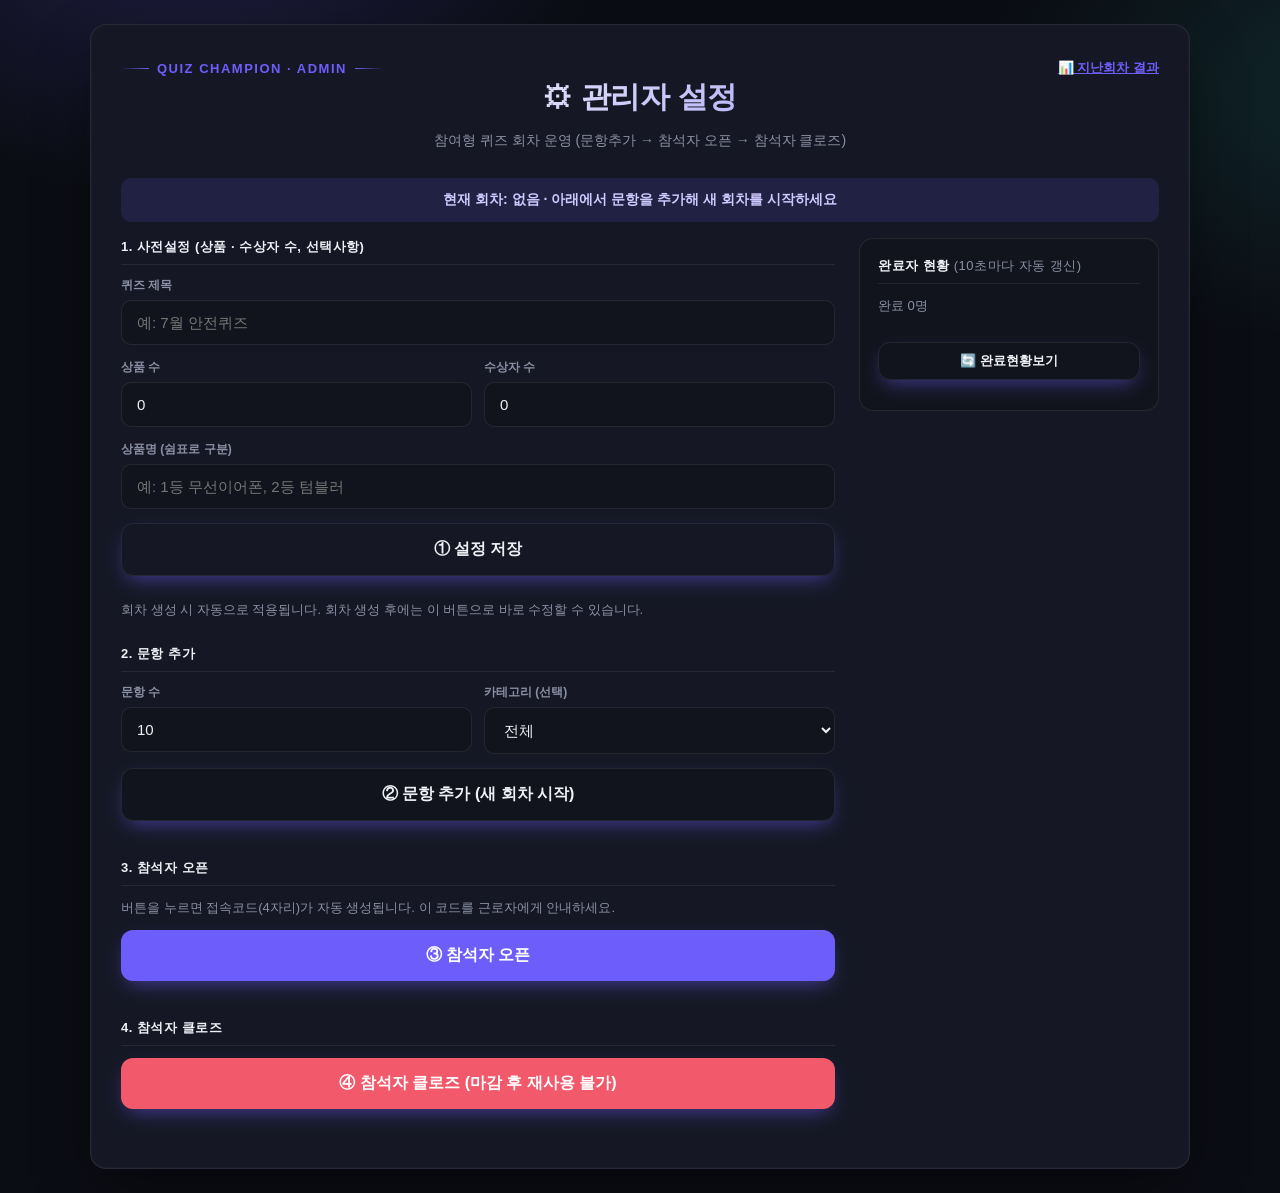
==== commit 4390e3c3: "상품 구간 동률 발생 시 운명의 수레바퀴로 추첨하는 기능 추가 참석자 클로즈 시 winnerCount 이내 순위에 점수 동률이 있으면 js/wheel.js의 룰렛 모달이 순서대로 " ====
--- a/admin.html
+++ b/admin.html
@@ -4,7 +4,7 @@
 <meta charset="UTF-8" />
 <meta name="viewport" content="width=device-width, initial-scale=1.0, maximum-scale=1" />
 <title>관리자 설정 - 현장 퀴즈 챔피언</title>
-<link rel="stylesheet" href="css/style.css?v=14" />
+<link rel="stylesheet" href="css/style.css?v=15" />
 </head>
 <body>
 <div class="wrap">
@@ -91,10 +91,11 @@
   </div>
 </div>
 
-<script src="js/config.js?v=14"></script>
-<script src="js/api.js?v=14"></script>
-<script src="js/matrixRain.js?v=14"></script>
-<script src="js/auth.js?v=14"></script>
-<script src="js/admin.js?v=14"></script>
+<script src="js/config.js?v=15"></script>
+<script src="js/api.js?v=15"></script>
+<script src="js/matrixRain.js?v=15"></script>
+<script src="js/auth.js?v=15"></script>
+<script src="js/wheel.js?v=15"></script>
+<script src="js/admin.js?v=15"></script>
 </body>
 </html>
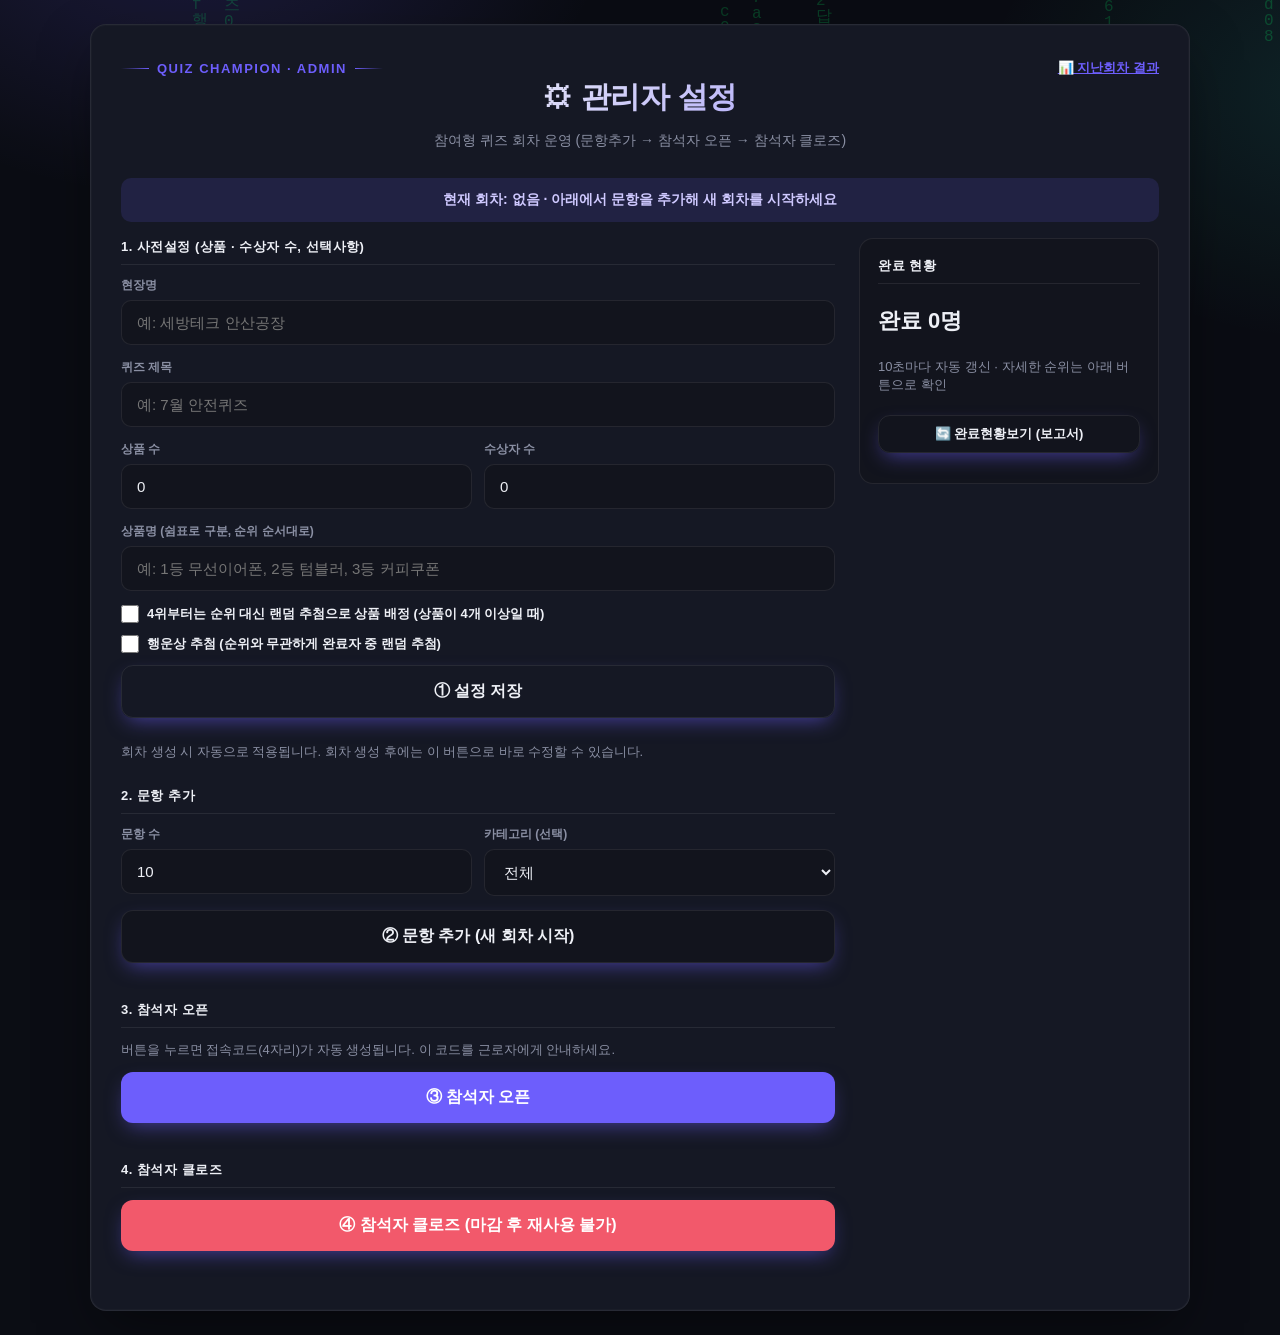
==== commit 59d14f2b: "보안 강화 + 상품/추첨 기능 대규모 업데이트 보안: - 관리자 전용 action을 서버측에서도 비밀번호로 재검증하도록 변경   (기존에는 클라이언트 UI 게이트만 있어 exec " ====
--- a/admin.html
+++ b/admin.html
@@ -4,7 +4,7 @@
 <meta charset="UTF-8" />
 <meta name="viewport" content="width=device-width, initial-scale=1.0, maximum-scale=1" />
 <title>관리자 설정 - 현장 퀴즈 챔피언</title>
-<link rel="stylesheet" href="css/style.css?v=15" />
+<link rel="stylesheet" href="css/style.css?v=16" />
 </head>
 <body>
 <div class="wrap">
@@ -24,7 +24,6 @@
         <select id="pastRoundsSelect"></select>
         <button class="btn secondary small" id="loadPastResultBtn" style="width:100%;">결과 보기</button>
       </div>
-      <table class="leaderboard hidden" id="pastResultsTable"></table>
     </div>
 
     <div class="host-layout">
@@ -32,6 +31,8 @@
 
     <div class="section-title" style="margin-top:0;">1. 사전설정 (상품 · 수상자 수, 선택사항)</div>
     <div id="settingsAlert" class="alert hidden"></div>
+    <label class="field-label">현장명</label>
+    <input type="text" id="setSiteName" placeholder="예: 세방테크 안산공장" />
     <label class="field-label">퀴즈 제목</label>
     <input type="text" id="setTitle" placeholder="예: 7월 안전퀴즈" />
     <div class="grid2">
@@ -44,8 +45,26 @@
         <input type="text" id="setWinnerCount" value="0" />
       </div>
     </div>
-    <label class="field-label">상품명 (쉼표로 구분)</label>
-    <input type="text" id="setPrizeNames" placeholder="예: 1등 무선이어폰, 2등 텀블러" />
+    <label class="field-label">상품명 (쉼표로 구분, 순위 순서대로)</label>
+    <input type="text" id="setPrizeNames" placeholder="예: 1등 무선이어폰, 2등 텀블러, 3등 커피쿠폰" />
+
+    <label class="checkbox-row">
+      <input type="checkbox" id="setRandomizeFrom4th" />
+      4위부터는 순위 대신 랜덤 추첨으로 상품 배정 (상품이 4개 이상일 때)
+    </label>
+
+    <label class="checkbox-row">
+      <input type="checkbox" id="setLuckyEnabled" />
+      행운상 추첨 (순위와 무관하게 완료자 중 랜덤 추첨)
+    </label>
+    <div class="grid2" id="luckyCountRow" style="display:none;">
+      <div>
+        <label class="field-label">행운상 인원 수</label>
+        <input type="text" id="setLuckyCount" value="0" />
+      </div>
+      <div></div>
+    </div>
+
     <button class="btn ghost" id="saveSettingsBtn">① 설정 저장</button>
     <p class="muted" id="settingsHint">회차 생성 시 자동으로 적용됩니다. 회차 생성 후에는 이 버튼으로 바로 수정할 수 있습니다.</p>
 
@@ -81,21 +100,21 @@
     </div>
 
     <div class="host-side">
-      <div class="section-title" style="margin-top:0;">완료자 현황 <span class="muted" style="font-weight:400;">(10초마다 자동 갱신)</span></div>
-      <p class="muted" id="finishedCount">완료 0명</p>
-      <table class="leaderboard" id="finishedTable"></table>
-      <button class="btn ghost small" id="refreshFinishedBtn" style="width:100%; margin-top:14px;">🔄 완료현황보기</button>
+      <div class="section-title" style="margin-top:0;">완료 현황</div>
+      <p class="muted" id="finishedCount" style="font-size:22px; font-weight:800; color:var(--text);">완료 0명</p>
+      <p class="muted">10초마다 자동 갱신 · 자세한 순위는 아래 버튼으로 확인</p>
+      <button class="btn ghost small" id="refreshFinishedBtn" style="width:100%; margin-top:8px;">🔄 완료현황보기 (보고서)</button>
     </div>
 
     </div>
   </div>
 </div>
 
-<script src="js/config.js?v=15"></script>
-<script src="js/api.js?v=15"></script>
-<script src="js/matrixRain.js?v=15"></script>
-<script src="js/auth.js?v=15"></script>
-<script src="js/wheel.js?v=15"></script>
-<script src="js/admin.js?v=15"></script>
+<script src="js/config.js?v=16"></script>
+<script src="js/api.js?v=16"></script>
+<script src="js/matrixRain.js?v=16"></script>
+<script src="js/auth.js?v=16"></script>
+<script src="js/wheel.js?v=16"></script>
+<script src="js/admin.js?v=16"></script>
 </body>
 </html>
--- a/css/style.css
+++ b/css/style.css
@@ -206,6 +206,26 @@
   font-weight: 600;
 }
 
+label.checkbox-row {
+  display: flex;
+  align-items: center;
+  gap: 8px;
+  font-size: 13px;
+  color: var(--text);
+  font-weight: 600;
+  margin-bottom: 12px;
+  cursor: pointer;
+}
+label.checkbox-row input[type=checkbox] {
+  width: 18px; height: 18px;
+  accent-color: var(--accent);
+  margin: 0;
+  flex-shrink: 0;
+}
+
+.crown-silver { filter: grayscale(1) brightness(1.4); }
+.crown-bronze { filter: sepia(1) saturate(2) hue-rotate(-20deg) brightness(0.9); }
+
 .alert {
   padding: 13px 16px;
   border-radius: 10px;
